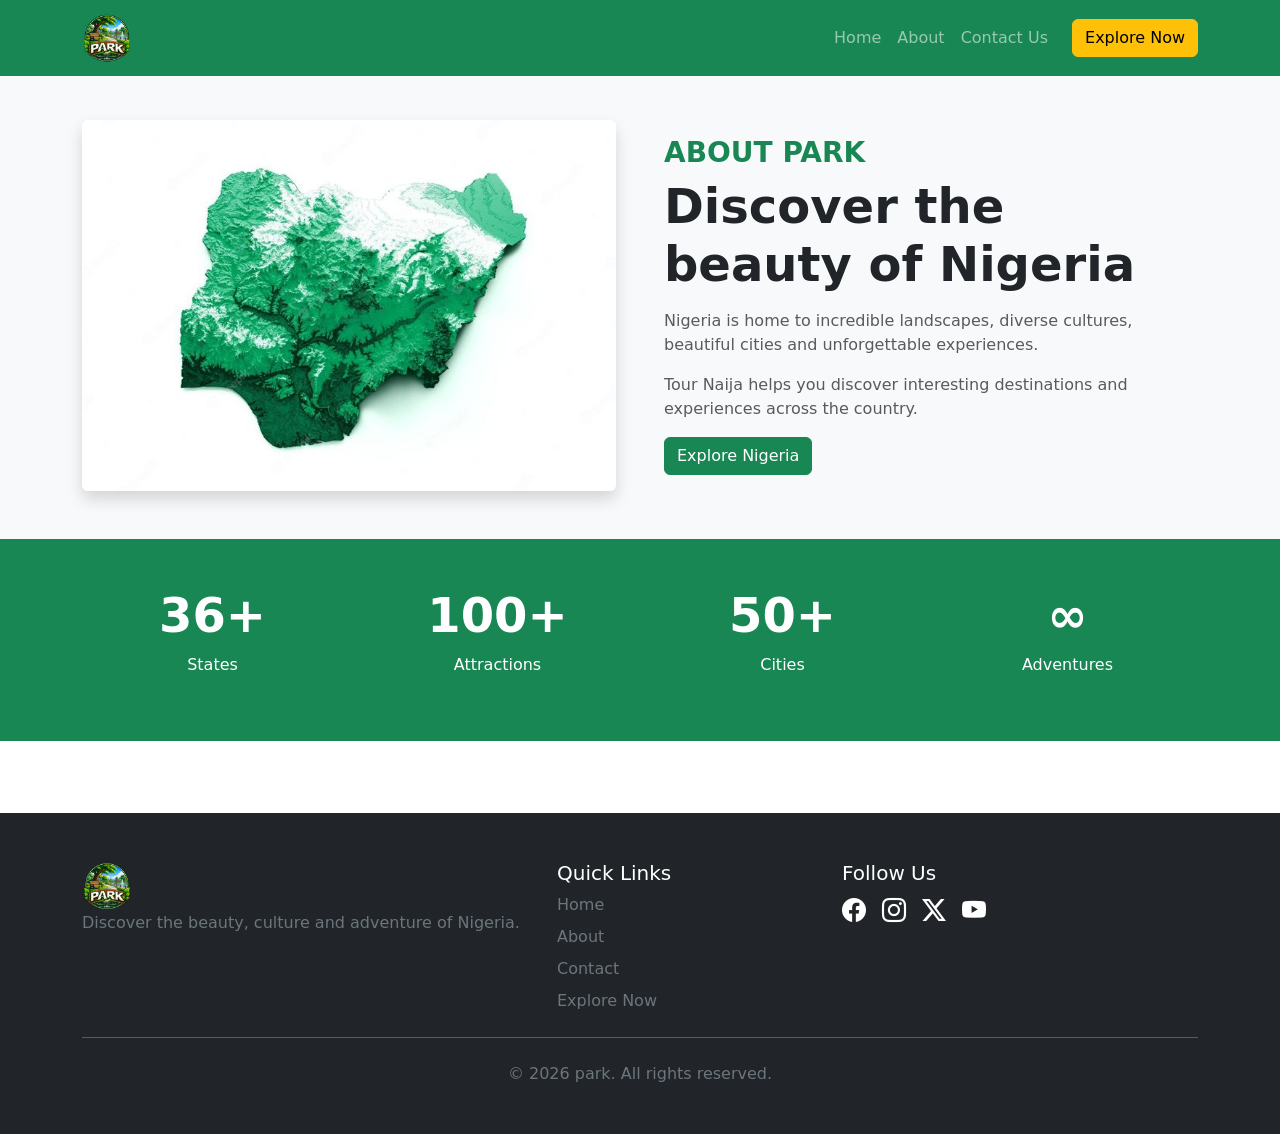
==== html/about.html @ c18086ee "Update login page styling" ====
<!doctype html>
<html lang="en">
  <head>
    <meta charset="UTF-8" />
    <meta name="viewport" content="width=device-width, initial-scale=1.0" />
    <link rel="icon" type="image/png" href="park.png">
    <title>Park|About</title>
    <link rel="stylesheet" href="../style.css" />
    <link
      href="https://cdn.jsdelivr.net/npm/bootstrap@5.3.8/dist/css/bootstrap.min.css"
      rel="stylesheet"
    />

    <link
      rel="stylesheet"
      href="https://cdn.jsdelivr.net/npm/bootstrap-icons@1.13.1/font/bootstrap-icons.min.css"
    />
  </head>
  <body>
    <nav class="navbar navbar-expand-lg navbar-dark bg-success fixed-top">
      <div class="container">
        <a class="navbar-brand fw-bold fs-3" href="index.html">
          <img
            src="../images/park.png"
            class="img-fluid"
            style="height: 50px; width: auto"
            alt="Park Logo"
          />
        </a>

        <button
          class="navbar-toggler"
          type="button"
          data-bs-toggle="collapse"
          data-bs-target="#navbarNav"
        >
          <span class="navbar-toggler-icon"></span>
        </button>

        <div class="collapse navbar-collapse" id="navbarNav">
          <ul class="navbar-nav ms-auto">
            <li class="nav-item">
              <a class="nav-link" href="index.html"> Home </a>
            </li>

            <li class="nav-item">
              <a class="nav-link" href="about.html"> About </a>
            </li>

            <li class="nav-item">
              <a class="nav-link" href="contact.html"> Contact Us</a>
            </li>
          </ul>

          <a href="explore.html" class="btn btn-warning ms-lg-3"> Explore Now </a>
        </div>
      </div>
    </nav>
    <br /><br /><br />
    <section id="about" class="py-5 bg-light">
      <div class="container">
        <div class="row align-items-center g-5">
          <div class="col-lg-6">
            <img
              src="../images/map.png"
              class="img-fluid rounded shadow"
              alt="Nigeria"
            />
          </div>

          <div class="col-lg-6">
            <h3 class="text-success fw-bold">ABOUT PARK</h3>

            <h2 class="display-5 fw-bold">Discover the beauty of Nigeria</h2>

            <p class="text-muted mt-3">
              Nigeria is home to incredible landscapes, diverse cultures,
              beautiful cities and unforgettable experiences.
            </p>

            <p class="text-muted">
              Tour Naija helps you discover interesting destinations and
              experiences across the country.
            </p>

            <a href="explore.html" class="btn btn-success">
              Explore Nigeria
            </a>
          </div>
        </div>
      </div>
    </section>

    <section class="bg-success text-white py-5">
      <div class="container">
        <div class="row text-center">
          <div class="col-6 col-lg-3">
            <h2 class="display-5 fw-bold">36+</h2>

            <p>States</p>
          </div>

          <div class="col-6 col-lg-3">
            <h2 class="display-5 fw-bold">100+</h2>

            <p>Attractions</p>
          </div>

          <div class="col-6 col-lg-3">
            <h2 class="display-5 fw-bold">50+</h2>

            <p>Cities</p>
          </div>

          <div class="col-6 col-lg-3">
            <h2 class="display-5 fw-bold">∞</h2>

            <p>Adventures</p>
          </div>
        </div>
      </div>
    </section>
    <br><br><br>





    <footer class="bg-dark text-white py-5">
      <div class="container">
        <div class="row g-4">
          <div class="col-lg-5">
            <a class="navbar-brand fw-bold fs-3" href="#">
              <img
                src="../images/park.png"
                class="img-fluid"
                style="height: 50px; width: auto"
                alt="Tour Naija logo"
              />
            </a>

            <p class="text-secondary">
              Discover the beauty, culture and adventure of Nigeria.
            </p>
          </div>

          <div class="col-6 col-lg-3">
            <h5>Quick Links</h5>

            <a
              href="index.html"
              class="d-block text-secondary text-decoration-none mb-2"
            >
              Home
            </a>

            <a
              href="about.html"
              class="d-block text-secondary text-decoration-none mb-2"
            >
              About
            </a>

            <a
              href="contact.html"
              class="d-block text-secondary text-decoration-none mb-2"
            >
              Contact
            </a>

            <a
              href="explore.html"
              class="d-block text-secondary text-decoration-none"
            >
              Explore Now
            </a>
          </div>

          <div class="col-6 col-lg-4">
            <h5>Follow Us</h5>

            <div class="d-flex gap-3 fs-4">
              <a href="http://facebook.com" class="text-white">
                <i class="bi bi-facebook"></i>
              </a>

              <a href="http://instagram.com" class="text-white">
                <i class="bi bi-instagram"></i>
              </a>

              <a href="http://twitter.com" class="text-white">
                <i class="bi bi-twitter-x"></i>
              </a>

              <a href="http://youtube.com" class="text-white">
                <i class="bi bi-youtube"></i>
              </a>
            </div>
          </div>
        </div>

        <hr class="my-4" />

        <p class="text-secondary mb-0 text-center">
          © 2026 park. All rights reserved.
        </p>
      </div>
    </footer>
    <script src="https://cdn.jsdelivr.net/npm/bootstrap@5.3.8/dist/js/bootstrap.bundle.min.js"></script>
  </body>
</html>
---- style.css ----
.nav-link:hover{
            background-color: #FFC107;
            border-radius: 16px;
            font-size: 20px;
            color: #198754;
      }
      .nav-link:active{
        color: #FFC107;
        font-size: larger;
      }
      .navbar navbar-expand-lg navbar-dark bg-success fixed-top{
        opacity: 0.1;
      }
      .btn btn-warning ms-lg-3:hover{
        font-size: 20px;
      }
      #contact{
        background-image: url(../images/one.jpg);
}
.carousel-caption span{
    color: #198754;
}
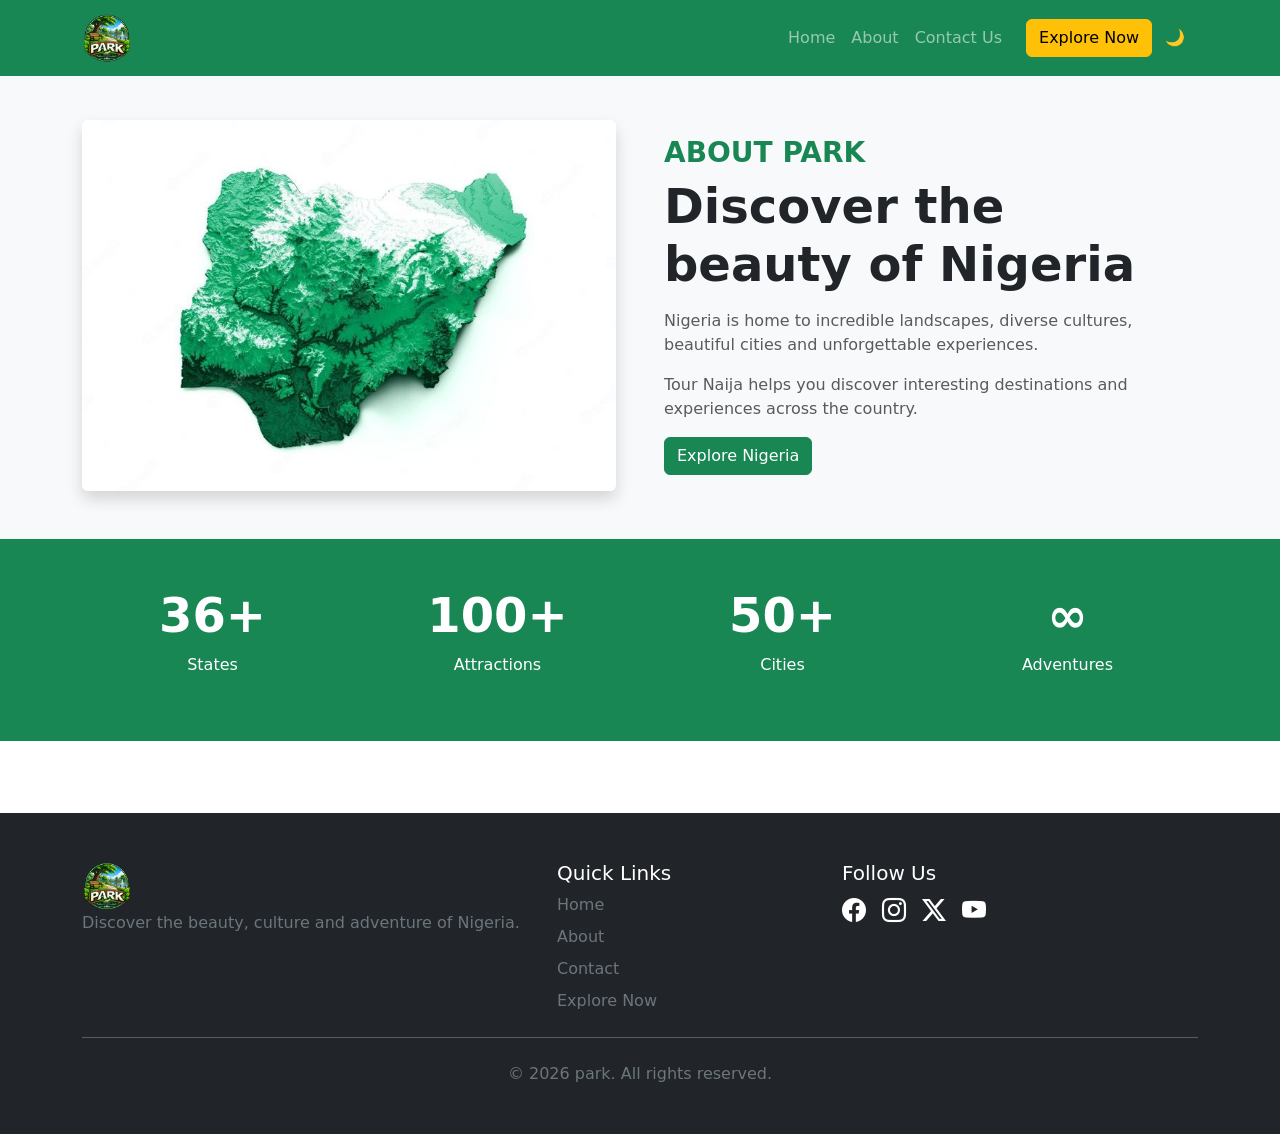
==== commit adde98f2: "Update login page styling" ====
--- a/html/about.html
+++ b/html/about.html
@@ -3,7 +3,7 @@
   <head>
     <meta charset="UTF-8" />
     <meta name="viewport" content="width=device-width, initial-scale=1.0" />
-    <link rel="icon" type="image/png" href="park.png">
+    <link rel="icon" type="image/png" href="../images/park.png">
     <title>Park|About</title>
     <link rel="stylesheet" href="../style.css" />
     <link
@@ -19,7 +19,7 @@
   <body>
     <nav class="navbar navbar-expand-lg navbar-dark bg-success fixed-top">
       <div class="container">
-        <a class="navbar-brand fw-bold fs-3" href="index.html">
+        <a class="navbar-brand fw-bold fs-3" href="../index.html">
           <img
             src="../images/park.png"
             class="img-fluid"
@@ -40,7 +40,7 @@
         <div class="collapse navbar-collapse" id="navbarNav">
           <ul class="navbar-nav ms-auto">
             <li class="nav-item">
-              <a class="nav-link" href="index.html"> Home </a>
+              <a class="nav-link" href="../index.html"> Home </a>
             </li>
 
             <li class="nav-item">
@@ -54,6 +54,8 @@
 
           <a href="explore.html" class="btn btn-warning ms-lg-3"> Explore Now </a>
         </div>
+        <button id="themeToggle" class="btn btn">
+    🌙 
       </div>
     </nav>
     <br /><br /><br />
@@ -148,7 +150,7 @@
             <h5>Quick Links</h5>
 
             <a
-              href="index.html"
+              href="../index.html"
               class="d-block text-secondary text-decoration-none mb-2"
             >
               Home
@@ -206,6 +208,7 @@
         </p>
       </div>
     </footer>
+    <script src="../script.js"></script>
     <script src="https://cdn.jsdelivr.net/npm/bootstrap@5.3.8/dist/js/bootstrap.bundle.min.js"></script>
   </body>
 </html>
--- a/style.css
+++ b/style.css
@@ -1,22 +1,61 @@
-.nav-link:hover{
-            background-color: #FFC107;
-            border-radius: 16px;
-            font-size: 20px;
-            color: #198754;
-      }
-      .nav-link:active{
-        color: #FFC107;
-        font-size: larger;
-      }
-      .navbar navbar-expand-lg navbar-dark bg-success fixed-top{
-        opacity: 0.1;
-      }
-      .btn btn-warning ms-lg-3:hover{
-        font-size: 20px;
-      }
-      #contact{
-        background-image: url(../images/one.jpg);
+body {
+  background-color: white;
+  color: black;
+  transition: 0.3s;
 }
-.carousel-caption span{
-    color: #198754;
-}+
+/* Dark mode */
+body.dark-mode {
+  background-color: #121212;
+  color: white;
+}
+
+body.dark-mode .navbar {
+  background-color: #1f1f1f !important;
+}
+
+body.dark-mode .card {
+  background-color: #1f1f1f;
+  color: white;
+}
+
+body.dark-mode #about {
+  background-color: #121212 !important;
+  color: white;
+}
+
+body.dark-mode #about .text-muted {
+  color: #d0d0d0 !important;
+}
+
+body.dark-mode .text-dark {
+  color: white !important;
+}
+body.dark-mode #contact {
+  background-image: url(images/darkflag.jpg) !important;
+  background-repeat: no-repeat;
+  background-size: cover;
+  background-position: center;
+}
+.nav-link:hover {
+  background-color: #ffc107;
+  border-radius: 16px;
+  font-size: 20px;
+  color: #198754;
+}
+.nav-link:active {
+  color: #ffc107;
+  font-size: larger;
+}
+.navbar navbar-expand-lg navbar-dark bg-success fixed-top {
+  opacity: 0.1;
+}
+.btn btn-warning ms-lg-3:hover {
+  font-size: 20px;
+}
+#contact {
+  background-image: url(../images/one.jpg);
+}
+.carousel-caption span {
+  color: #198754;
+}
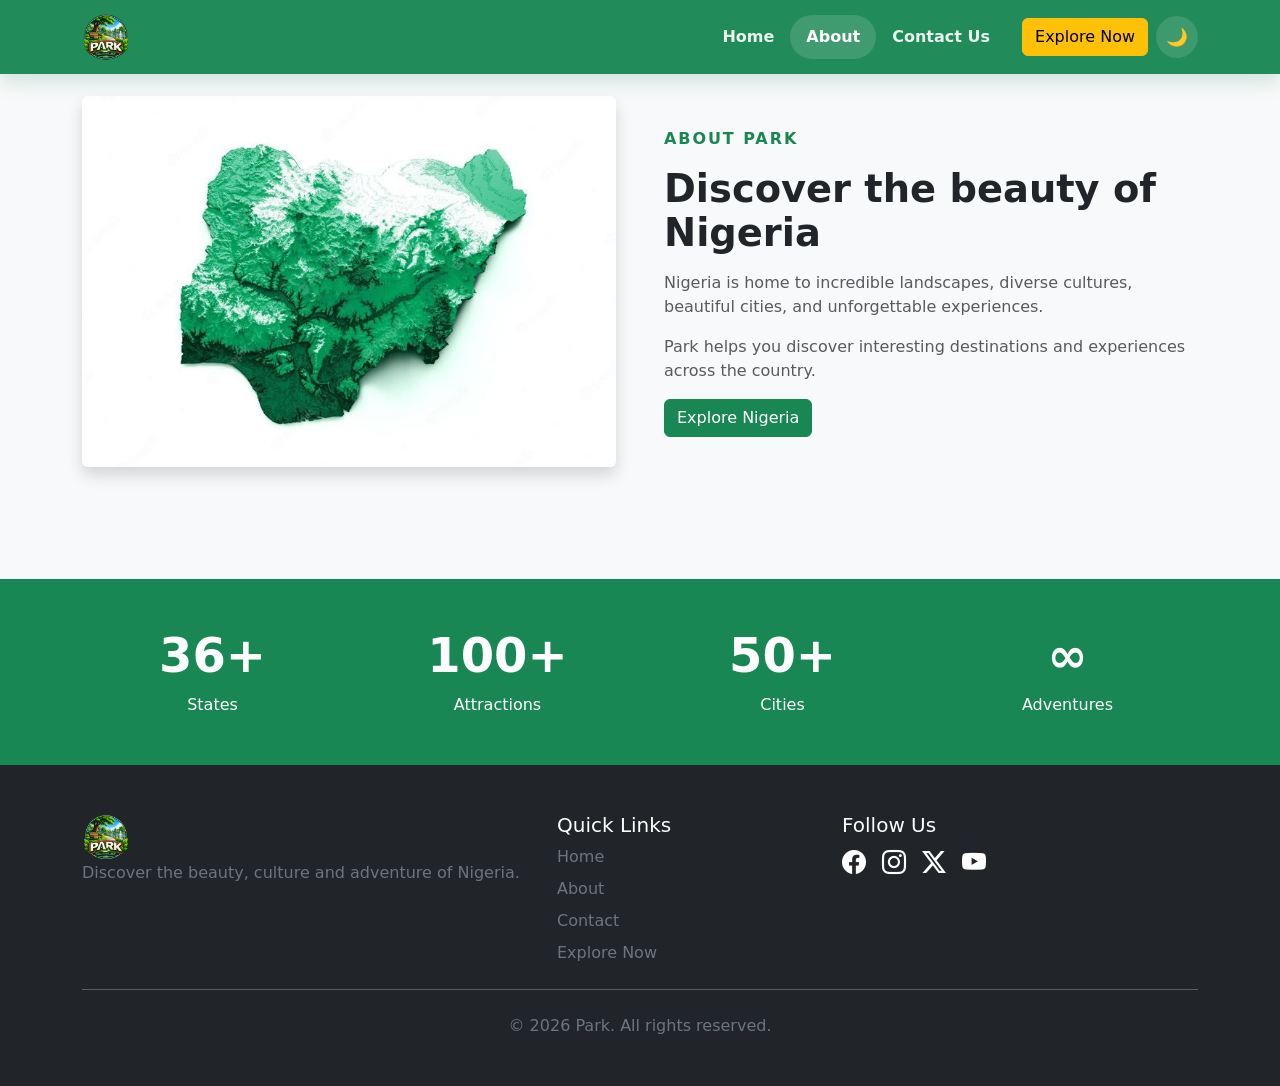
==== commit 06272a3c: "Update login page styling" ====
--- a/html/about.html
+++ b/html/about.html
@@ -3,29 +3,32 @@
   <head>
     <meta charset="UTF-8" />
     <meta name="viewport" content="width=device-width, initial-scale=1.0" />
-    <link rel="icon" type="image/png" href="../images/park.png">
-    <title>Park|About</title>
+    <meta
+      name="description"
+      content="Learn more about Park and what makes Nigeria a world-class travel destination."
+    />
+    <link rel="icon" type="image/png" href="../images/park.png" />
+    <title>Park | About</title>
     <link rel="stylesheet" href="../style.css" />
     <link
       href="https://cdn.jsdelivr.net/npm/bootstrap@5.3.8/dist/css/bootstrap.min.css"
       rel="stylesheet"
     />
-
     <link
       rel="stylesheet"
       href="https://cdn.jsdelivr.net/npm/bootstrap-icons@1.13.1/font/bootstrap-icons.min.css"
     />
   </head>
+
   <body>
-    <nav class="navbar navbar-expand-lg navbar-dark bg-success fixed-top">
+    <nav class="navbar navbar-expand-lg navbar-dark fixed-top">
       <div class="container">
-        <a class="navbar-brand fw-bold fs-3" href="../index.html">
-          <img
-            src="../images/park.png"
-            class="img-fluid"
-            style="height: 50px; width: auto"
-            alt="Park Logo"
-          />
+        <a
+          class="navbar-brand fw-bold fs-3"
+          href="../index.html"
+          aria-label="Park home page"
+        >
+          <img src="../images/park.png" alt="Park Logo" />
         </a>
 
         <button
@@ -33,114 +36,99 @@
           type="button"
           data-bs-toggle="collapse"
           data-bs-target="#navbarNav"
+          aria-controls="navbarNav"
+          aria-expanded="false"
+          aria-label="Toggle navigation"
         >
           <span class="navbar-toggler-icon"></span>
         </button>
 
         <div class="collapse navbar-collapse" id="navbarNav">
-          <ul class="navbar-nav ms-auto">
+          <ul class="navbar-nav ms-auto align-items-lg-center">
             <li class="nav-item">
-              <a class="nav-link" href="../index.html"> Home </a>
+              <a class="nav-link" href="../index.html">Home</a>
             </li>
-
             <li class="nav-item">
-              <a class="nav-link" href="about.html"> About </a>
+              <a class="nav-link active" href="about.html">About</a>
             </li>
-
             <li class="nav-item">
-              <a class="nav-link" href="contact.html"> Contact Us</a>
+              <a class="nav-link" href="contact.html">Contact Us</a>
             </li>
           </ul>
-
-          <a href="explore.html" class="btn btn-warning ms-lg-3"> Explore Now </a>
-        </div>
-        <button id="themeToggle" class="btn btn">
-    🌙 
+          <a href="explore.html" class="btn btn-warning ms-lg-3">Explore Now</a>
+        </div>
+
+        <button
+          id="themeToggle"
+          class="theme-toggle ms-2"
+          type="button"
+          aria-label="Switch to dark mode"
+        >
+          🌙
+        </button>
       </div>
     </nav>
-    <br /><br /><br />
-    <section id="about" class="py-5 bg-light">
-      <div class="container">
-        <div class="row align-items-center g-5">
-          <div class="col-lg-6">
-            <img
-              src="../images/map.png"
-              class="img-fluid rounded shadow"
-              alt="Nigeria"
-            />
-          </div>
-
-          <div class="col-lg-6">
-            <h3 class="text-success fw-bold">ABOUT PARK</h3>
-
-            <h2 class="display-5 fw-bold">Discover the beauty of Nigeria</h2>
-
-            <p class="text-muted mt-3">
-              Nigeria is home to incredible landscapes, diverse cultures,
-              beautiful cities and unforgettable experiences.
-            </p>
-
-            <p class="text-muted">
-              Tour Naija helps you discover interesting destinations and
-              experiences across the country.
-            </p>
-
-            <a href="explore.html" class="btn btn-success">
-              Explore Nigeria
-            </a>
-          </div>
-        </div>
-      </div>
-    </section>
-
-    <section class="bg-success text-white py-5">
-      <div class="container">
-        <div class="row text-center">
-          <div class="col-6 col-lg-3">
-            <h2 class="display-5 fw-bold">36+</h2>
-
-            <p>States</p>
-          </div>
-
-          <div class="col-6 col-lg-3">
-            <h2 class="display-5 fw-bold">100+</h2>
-
-            <p>Attractions</p>
-          </div>
-
-          <div class="col-6 col-lg-3">
-            <h2 class="display-5 fw-bold">50+</h2>
-
-            <p>Cities</p>
-          </div>
-
-          <div class="col-6 col-lg-3">
-            <h2 class="display-5 fw-bold">∞</h2>
-
-            <p>Adventures</p>
-          </div>
-        </div>
-      </div>
-    </section>
-    <br><br><br>
-
-
-
-
+
+    <main>
+      <section id="about" class="bg-light pt-5">
+        <div class="container py-5">
+          <div class="row align-items-center g-5">
+            <div class="col-lg-6">
+              <img
+                src="../images/map.png"
+                class="img-fluid rounded shadow"
+                alt="Map of Nigeria"
+              />
+            </div>
+
+            <div class="col-lg-6">
+              <p class="section-tag">About Park</p>
+              <h2 class="section-title">Discover the beauty of Nigeria</h2>
+              <p class="text-muted mt-3">
+                Nigeria is home to incredible landscapes, diverse cultures,
+                beautiful cities, and unforgettable experiences.
+              </p>
+              <p class="text-muted">
+                Park helps you discover interesting destinations and experiences
+                across the country.
+              </p>
+              <a href="explore.html" class="btn btn-success">Explore Nigeria</a>
+            </div>
+          </div>
+        </div>
+      </section>
+
+      <section class="bg-success text-white py-5">
+        <div class="container">
+          <div class="row text-center g-4">
+            <div class="col-6 col-lg-3">
+              <h2 class="display-5 fw-bold">36+</h2>
+              <p class="mb-0">States</p>
+            </div>
+            <div class="col-6 col-lg-3">
+              <h2 class="display-5 fw-bold">100+</h2>
+              <p class="mb-0">Attractions</p>
+            </div>
+            <div class="col-6 col-lg-3">
+              <h2 class="display-5 fw-bold">50+</h2>
+              <p class="mb-0">Cities</p>
+            </div>
+            <div class="col-6 col-lg-3">
+              <h2 class="display-5 fw-bold">∞</h2>
+              <p class="mb-0">Adventures</p>
+            </div>
+          </div>
+        </div>
+      </section>
+    </main>
 
     <footer class="bg-dark text-white py-5">
       <div class="container">
         <div class="row g-4">
           <div class="col-lg-5">
-            <a class="navbar-brand fw-bold fs-3" href="#">
-              <img
-                src="../images/park.png"
-                class="img-fluid"
-                style="height: 50px; width: auto"
-                alt="Tour Naija logo"
-              />
+            <a class="navbar-brand fw-bold fs-3" href="../index.html">
+              <img src="../images/park.png" alt="Park logo" />
             </a>
-
             <p class="text-secondary">
               Discover the beauty, culture and adventure of Nigeria.
             </p>
@@ -148,66 +136,66 @@
 
           <div class="col-6 col-lg-3">
             <h5>Quick Links</h5>
-
             <a
               href="../index.html"
               class="d-block text-secondary text-decoration-none mb-2"
-            >
-              Home
-            </a>
-
+              >Home</a
+            >
             <a
               href="about.html"
               class="d-block text-secondary text-decoration-none mb-2"
-            >
-              About
-            </a>
-
+              >About</a
+            >
             <a
               href="contact.html"
               class="d-block text-secondary text-decoration-none mb-2"
-            >
-              Contact
-            </a>
-
+              >Contact</a
+            >
             <a
               href="explore.html"
               class="d-block text-secondary text-decoration-none"
-            >
-              Explore Now
-            </a>
+              >Explore Now</a
+            >
           </div>
 
           <div class="col-6 col-lg-4">
             <h5>Follow Us</h5>
-
             <div class="d-flex gap-3 fs-4">
-              <a href="http://facebook.com" class="text-white">
-                <i class="bi bi-facebook"></i>
-              </a>
-
-              <a href="http://instagram.com" class="text-white">
-                <i class="bi bi-instagram"></i>
-              </a>
-
-              <a href="http://twitter.com" class="text-white">
-                <i class="bi bi-twitter-x"></i>
-              </a>
-
-              <a href="http://youtube.com" class="text-white">
-                <i class="bi bi-youtube"></i>
-              </a>
+              <a
+                href="https://facebook.com"
+                class="text-white"
+                aria-label="Facebook"
+                ><i class="bi bi-facebook"></i
+              ></a>
+              <a
+                href="https://instagram.com"
+                class="text-white"
+                aria-label="Instagram"
+                ><i class="bi bi-instagram"></i
+              ></a>
+              <a
+                href="https://twitter.com"
+                class="text-white"
+                aria-label="Twitter"
+                ><i class="bi bi-twitter-x"></i
+              ></a>
+              <a
+                href="https://youtube.com"
+                class="text-white"
+                aria-label="YouTube"
+                ><i class="bi bi-youtube"></i
+              ></a>
             </div>
           </div>
         </div>
 
         <hr class="my-4" />
-
         <p class="text-secondary mb-0 text-center">
-          © 2026 park. All rights reserved.
+          © 2026 Park. All rights reserved.
         </p>
       </div>
     </footer>
+
     <script src="../script.js"></script>
     <script src="https://cdn.jsdelivr.net/npm/bootstrap@5.3.8/dist/js/bootstrap.bundle.min.js"></script>
   </body>
--- a/style.css
+++ b/style.css
@@ -1,61 +1,332 @@
+:root {
+  --brand-green: #198754;
+  --brand-green-deep: #116c43;
+  --brand-gold: #f4b942;
+  --brand-gold-deep: #df9e1c;
+  --white: #ffffff;
+  --off-white: #f6f7f4;
+  --ink: #1c1c1c;
+  --muted: #5f6c72;
+  --shadow: rgba(17, 25, 40, 0.12);
+  --dark-bg: #121813;
+  --dark-elevated: #1f2a20;
+  --dark-text: #ebf0ea;
+  --dark-muted: #b8c4ba;
+}
+
+html {
+  scroll-behavior: smooth;
+}
+
 body {
-  background-color: white;
-  color: black;
-  transition: 0.3s;
-}
-
-/* Dark mode */
+  background: var(--off-white);
+  color: var(--ink);
+  font-family: "Segoe UI", Tahoma, Geneva, Verdana, sans-serif;
+  transition:
+    background-color 0.3s ease,
+    color 0.3s ease;
+  line-height: 1.6;
+}
+
 body.dark-mode {
-  background-color: #121212;
-  color: white;
-}
-
-body.dark-mode .navbar {
-  background-color: #1f1f1f !important;
-}
-
-body.dark-mode .card {
-  background-color: #1f1f1f;
-  color: white;
-}
-
-body.dark-mode #about {
-  background-color: #121212 !important;
-  color: white;
-}
-
-body.dark-mode #about .text-muted {
-  color: #d0d0d0 !important;
-}
-
-body.dark-mode .text-dark {
-  color: white !important;
-}
-body.dark-mode #contact {
-  background-image: url(images/darkflag.jpg) !important;
+  background: var(--dark-bg);
+  color: var(--dark-text);
+}
+
+img {
+  display: block;
+  max-width: 100%;
+}
+
+section {
+  padding-top: 4rem;
+  padding-bottom: 4rem;
+}
+
+.navbar {
+  background: rgba(25, 135, 84, 0.96);
+  backdrop-filter: blur(10px);
+  box-shadow: 0 8px 18px rgba(25, 135, 84, 0.18);
+}
+
+.navbar-brand img {
+  height: 48px;
+  width: auto;
+}
+
+.navbar .nav-link {
+  color: rgba(255, 255, 255, 0.9) !important;
+  font-weight: 600;
+  padding: 0.65rem 1rem !important;
+  border-radius: 999px;
+  transition: all 0.25s ease;
+}
+
+.navbar .nav-link:hover,
+.navbar .nav-link.active {
+  background: rgba(255, 255, 255, 0.14);
+  color: var(--white) !important;
+}
+
+.theme-toggle {
+  width: 42px;
+  height: 42px;
+  border-radius: 50%;
+  border: 0;
+  background: rgba(255, 255, 255, 0.12);
+  color: var(--white);
+  font-size: 1.1rem;
+  transition:
+    transform 0.2s ease,
+    background 0.2s ease;
+}
+
+.theme-toggle:hover {
+  transform: translateY(-1px) scale(1.02);
+  background: rgba(255, 255, 255, 0.2);
+}
+
+.btn {
+  border-radius: 999px;
+  font-weight: 600;
+  padding: 0.7rem 1.4rem;
+  transition:
+    transform 0.2s ease,
+    box-shadow 0.2s ease,
+    opacity 0.2s ease;
+}
+
+.btn:hover {
+  transform: translateY(-1px);
+  box-shadow: 0 10px 22px rgba(31, 56, 24, 0.12);
+}
+
+.btn-warning {
+  background: var(--brand-gold);
+  border-color: var(--brand-gold);
+  color: #1f1f1f;
+}
+
+.btn-warning:hover {
+  background: var(--brand-gold-deep);
+  border-color: var(--brand-gold-deep);
+  color: #1d1d1d;
+}
+
+.btn-success {
+  background: var(--brand-green);
+  border-color: var(--brand-green);
+}
+
+.btn-success:hover {
+  background: var(--brand-green-deep);
+  border-color: var(--brand-green-deep);
+}
+
+.card {
+  border: 0;
+  border-radius: 1.25rem;
+  overflow: hidden;
+  box-shadow: 0 14px 30px var(--shadow);
+  transition:
+    transform 0.25s ease,
+    box-shadow 0.25s ease;
+}
+
+.card:hover {
+  transform: translateY(-6px);
+  box-shadow: 0 18px 28px rgba(17, 25, 40, 0.18);
+}
+
+.card-img-top {
+  height: 250px;
+  object-fit: cover;
+}
+
+.section-tag {
+  letter-spacing: 0.12rem;
+  text-transform: uppercase;
+  color: var(--brand-green);
+  font-weight: 800;
+}
+
+.section-title {
+  font-size: clamp(2rem, 3vw, 3rem);
+  font-weight: 800;
+  line-height: 1.15;
+}
+
+#home {
+  padding-top: 0;
+}
+
+.carousel-item img {
+  height: 680px;
+  object-fit: cover;
+  filter: brightness(0.7);
+}
+
+.carousel-caption {
+  bottom: 12%;
+  left: 10%;
+  right: 10%;
+  text-align: left;
+}
+
+.carousel-caption h1 {
+  font-size: clamp(2.5rem, 5vw, 5rem);
+  line-height: 1.1;
+  margin-bottom: 0.75rem;
+}
+
+.carousel-caption p {
+  max-width: 40rem;
+  font-size: 1.1rem;
+  color: rgba(255, 255, 255, 0.92);
+}
+
+.carousel-caption .btn {
+  margin-top: 0.75rem;
+}
+
+.carousel-control-prev,
+.carousel-control-next {
+  width: 5%;
+}
+
+.feature-card {
+  background: rgba(255, 255, 255, 0.7);
+  border-radius: 1.2rem;
+  padding: 2rem 1.5rem;
+  height: 100%;
+  box-shadow: 0 10px 24px rgba(17, 25, 40, 0.08);
+}
+
+.feature-card i {
+  font-size: 2rem;
+  color: var(--brand-green);
+}
+
+#about,
+#contact,
+#gallery,
+#destinations {
+  position: relative;
+}
+
+#contact {
+  background-image:
+    linear-gradient(rgba(15, 30, 20, 0.2), rgba(15, 30, 20, 0.2)),
+    url("images/one.jpg");
   background-repeat: no-repeat;
   background-size: cover;
   background-position: center;
 }
-.nav-link:hover {
-  background-color: #ffc107;
-  border-radius: 16px;
-  font-size: 20px;
-  color: #198754;
-}
-.nav-link:active {
-  color: #ffc107;
-  font-size: larger;
-}
-.navbar navbar-expand-lg navbar-dark bg-success fixed-top {
-  opacity: 0.1;
-}
-.btn btn-warning ms-lg-3:hover {
-  font-size: 20px;
-}
-#contact {
-  background-image: url(../images/one.jpg);
-}
-.carousel-caption span {
-  color: #198754;
-}
+
+.contact-card,
+.form-panel {
+  background: rgba(255, 255, 255, 0.9);
+  border-radius: 1.25rem;
+  padding: 2rem;
+  box-shadow: 0 18px 35px rgba(17, 25, 40, 0.12);
+}
+
+.form-control,
+.form-select {
+  border-radius: 0.9rem;
+  border: 1px solid rgba(25, 135, 84, 0.2);
+  padding: 0.8rem 1rem;
+}
+
+.form-control:focus,
+.form-select:focus {
+  border-color: rgba(25, 135, 84, 0.7);
+  box-shadow: 0 0 0 0.2rem rgba(25, 135, 84, 0.15);
+}
+
+footer {
+  background: #101510;
+}
+
+footer a {
+  transition:
+    color 0.2s ease,
+    opacity 0.2s ease;
+}
+
+footer a:hover {
+  color: var(--brand-gold) !important;
+}
+
+body.dark-mode .feature-card,
+body.dark-mode .contact-card,
+body.dark-mode .form-panel,
+body.dark-mode .card,
+body.dark-mode .bg-light,
+body.dark-mode .bg-white {
+  background-color: var(--dark-elevated) !important;
+  color: var(--dark-text) !important;
+}
+
+body.dark-mode .text-muted,
+body.dark-mode .text-secondary,
+body.dark-mode .card-text,
+body.dark-mode .lead,
+body.dark-mode p {
+  color: var(--dark-muted) !important;
+}
+
+body.dark-mode .navbar {
+  background: rgba(18, 24, 19, 0.96) !important;
+}
+
+body.dark-mode .feature-card {
+  box-shadow: 0 12px 28px rgba(0, 0, 0, 0.28);
+}
+
+body.dark-mode #contact {
+  background-image:
+    linear-gradient(rgba(12, 18, 15, 0.7), rgba(12, 18, 15, 0.7)),
+    url("images/darkflag.jpg");
+}
+
+body.dark-mode .form-panel,
+body.dark-mode .contact-card {
+  border: 1px solid rgba(255, 255, 255, 0.08);
+}
+
+body.dark-mode .form-control,
+body.dark-mode .form-select {
+  background: rgba(255, 255, 255, 0.04);
+  color: var(--dark-text);
+  border-color: rgba(255, 255, 255, 0.08);
+}
+
+@media (max-width: 991.98px) {
+  .navbar-collapse {
+    background: rgba(25, 135, 84, 0.97);
+    border-radius: 1rem;
+    padding: 1rem;
+    margin-top: 0.75rem;
+  }
+
+  .carousel-caption {
+    left: 8%;
+    right: 8%;
+    bottom: 10%;
+  }
+}
+
+@media (max-width: 767.98px) {
+  .carousel-item img {
+    height: 520px;
+  }
+
+  .carousel-caption {
+    text-align: center;
+  }
+
+  .theme-toggle {
+    margin-left: 0.5rem;
+  }
+}
